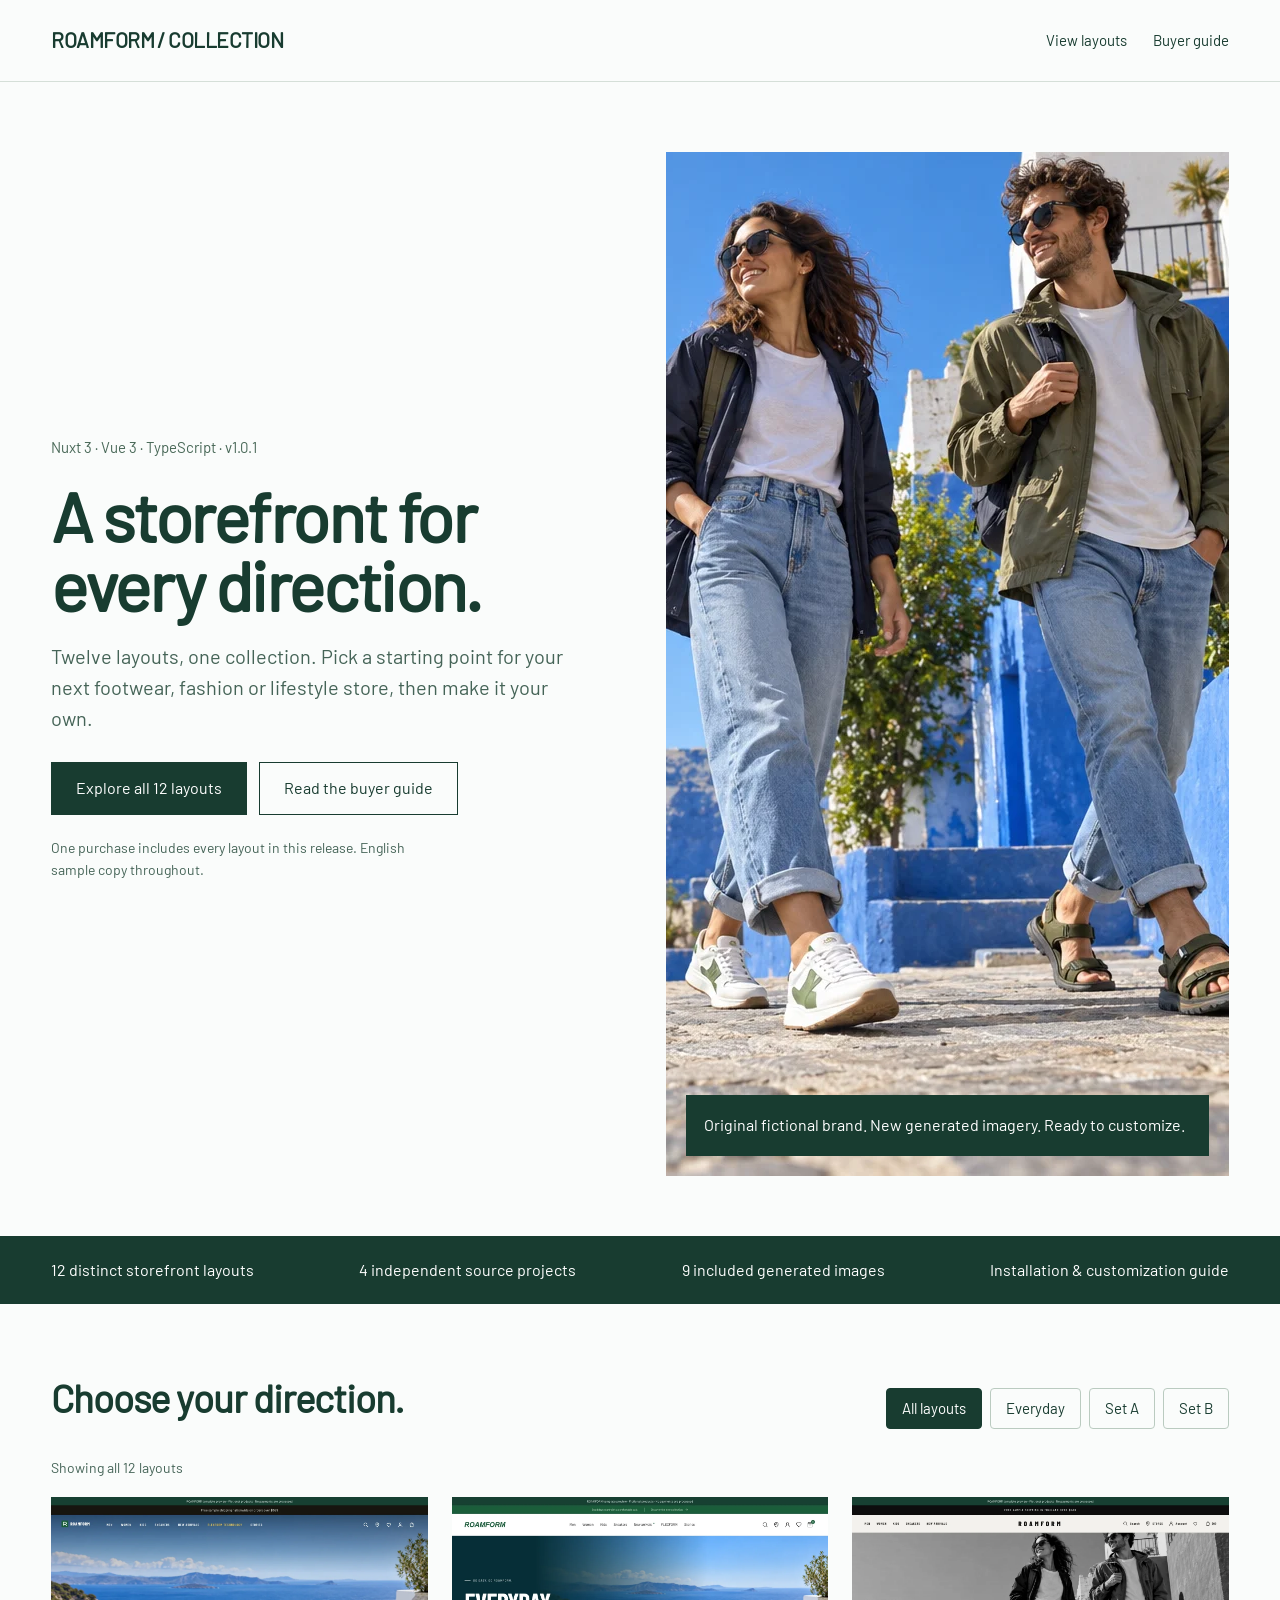
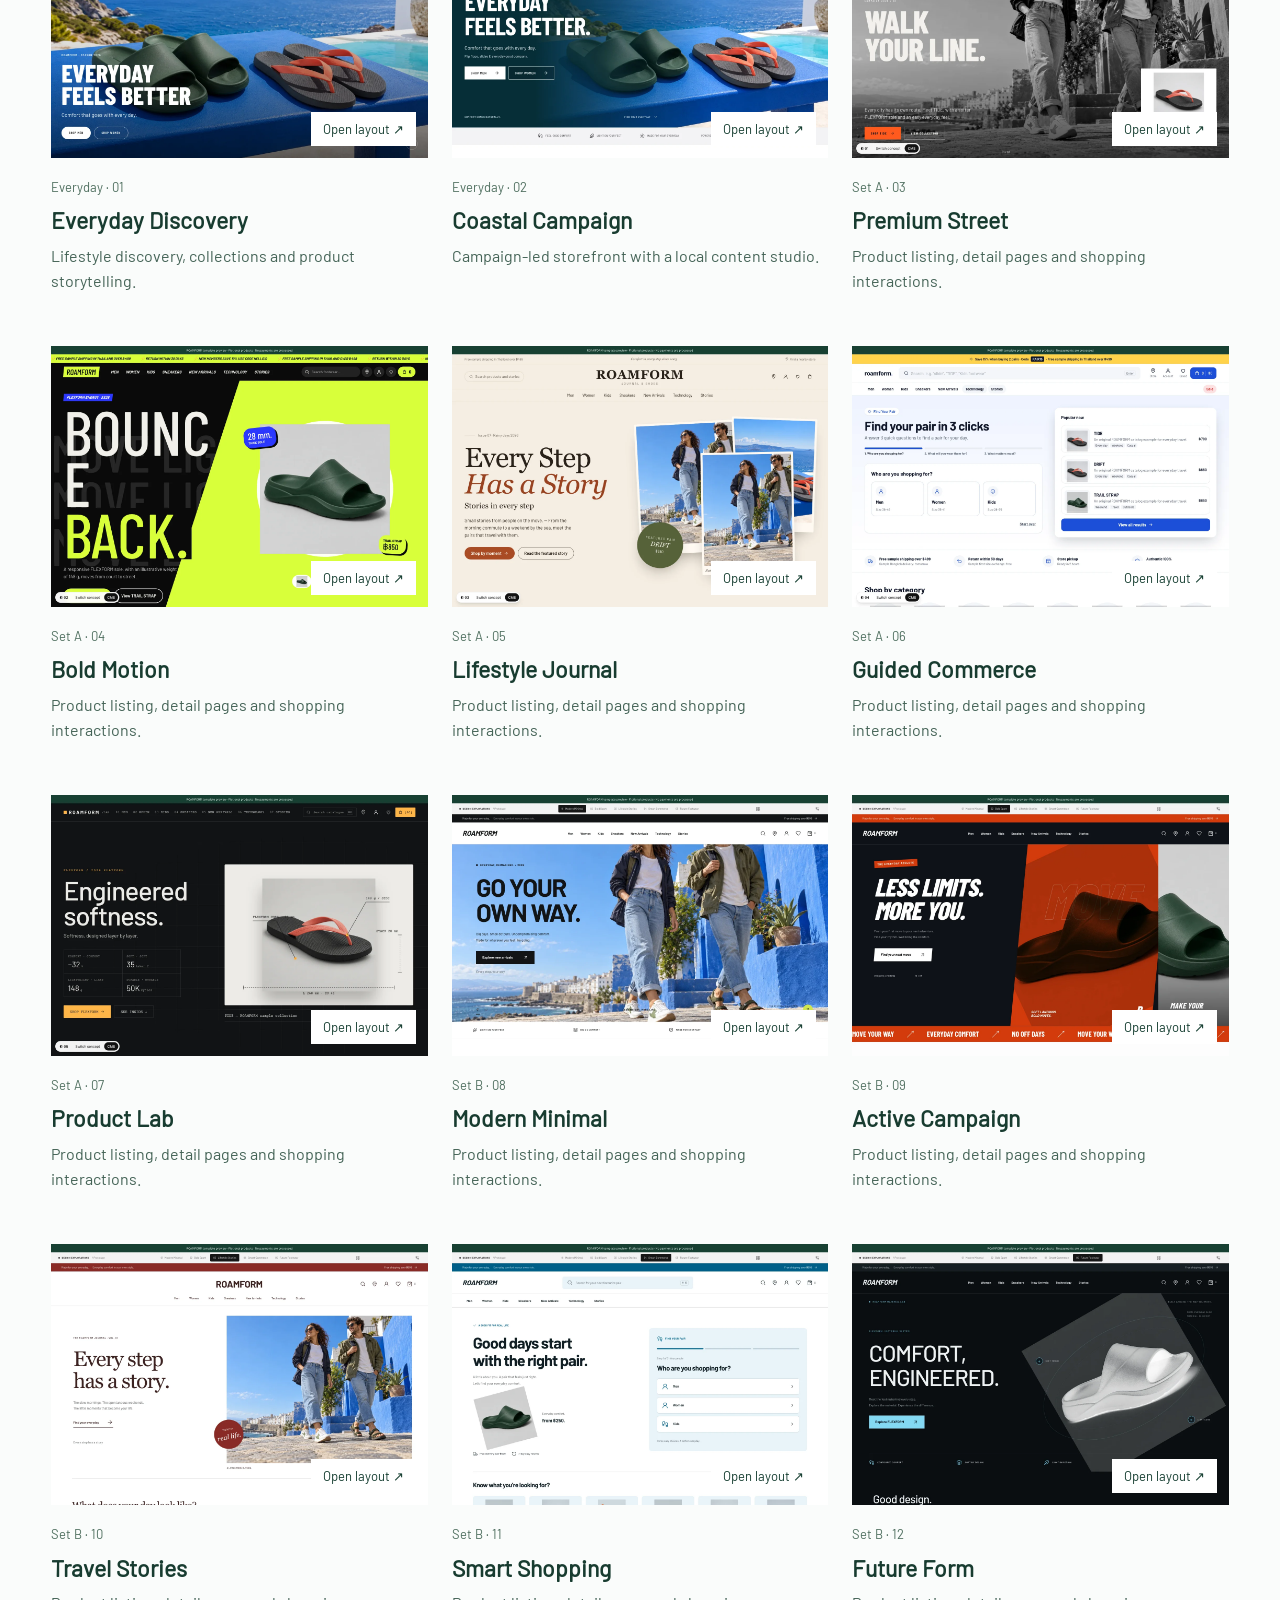
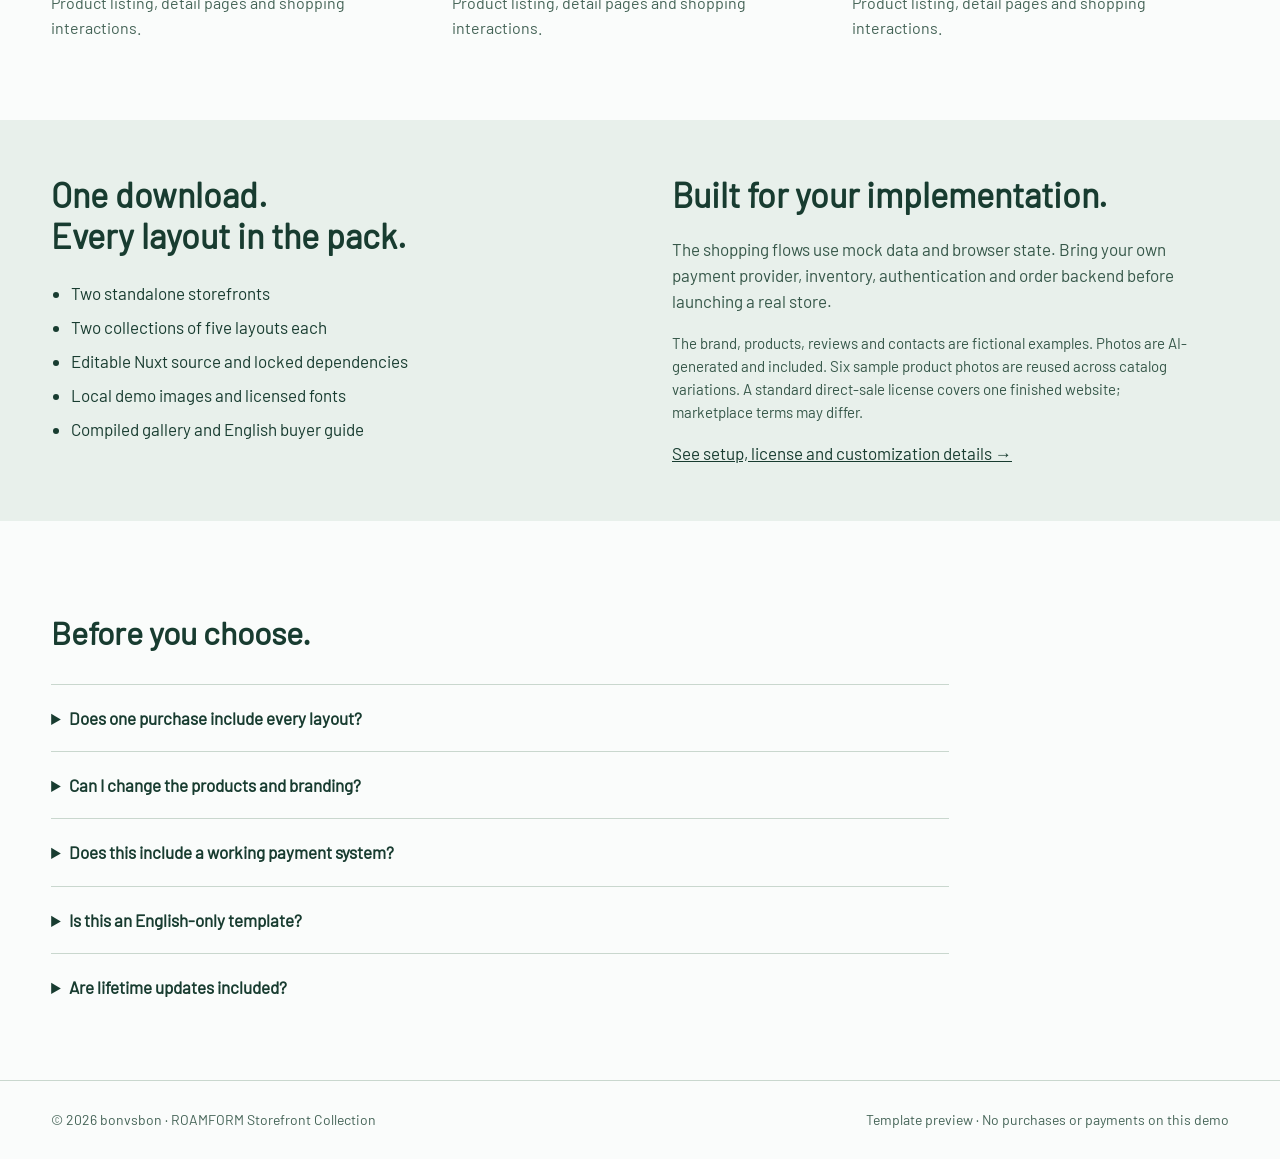
==== index.html @ ac0e97c1 "Publish compiled ROAMFORM preview gallery" ====
<!doctype html><html lang="en"><head><meta charset="utf-8"><meta name="viewport" content="width=device-width,initial-scale=1"><title>ROAMFORM · 12 Storefront Layouts</title><meta name="description" content="Explore twelve Nuxt storefront layouts in one editable collection. Includes source code, generated demo imagery and documentation."><link rel="icon" href="everyday-b/favicon.svg"><style>
@font-face{font-family:Barlow;src:url('everyday-b/fonts/font-2.woff2');font-weight:400;font-display:swap}*{box-sizing:border-box}html{scroll-behavior:smooth}body{margin:0;background:#fafcfb;color:#183c30;font-family:Barlow,Arial,sans-serif;font-size:17px;line-height:1.55}a{color:inherit}button{font:inherit;cursor:pointer}a:focus-visible,button:focus-visible{outline:3px solid #225ee1;outline-offset:4px}header{padding:24px 4vw;display:flex;justify-content:space-between;align-items:center;border-bottom:1px solid #d5dfd8}.brand{font-size:21px;font-weight:800;letter-spacing:-.025em;text-decoration:none}header nav{display:flex;gap:26px;font-size:15px}header nav a{text-decoration:none}.hero{display:grid;grid-template-columns:1fr 1fr;gap:4vw;padding:70px 4vw 60px;align-items:center}.hero .text{max-width:610px}.edition{font-size:15px;color:#486857}.hero h1{font-size:clamp(2.8rem,5.4vw,5.3rem);line-height:1;letter-spacing:-.035em;margin:22px 0;text-wrap:balance}.hero p{max-width:47ch;font-size:20px;color:#456457}.hero-image{position:relative}.hero-image img{width:100%;display:block;aspect-ratio:1/1;object-fit:cover;object-position:70% 50%}.hero-image .label{position:absolute;bottom:20px;left:20px;right:20px;color:white;background:#183c30;padding:18px;font-size:16px}.actions{display:flex;flex-wrap:wrap;gap:12px;margin-top:28px}.button{padding:13px 24px;display:inline-block;background:#183c30;color:white;text-decoration:none;font-size:16px;border:1px solid #183c30}.button.secondary{background:transparent;color:#183c30}.facts{padding:22px 4vw;background:#183c30;color:white;display:flex;justify-content:space-between;gap:16px;flex-wrap:wrap;font-size:16px}.catalog{padding:65px 4vw}.catalog-head{display:flex;justify-content:space-between;align-items:end;gap:20px;margin-bottom:28px}.catalog h2{font-size:clamp(2rem,3vw,3rem);letter-spacing:-.025em;margin:0}.filters{display:flex;gap:8px;flex-wrap:wrap}.filters button{border:1px solid #bacbc0;background:none;color:#183c30;padding:8px 15px;border-radius:4px;font-size:15px}.filters button[aria-pressed=true]{background:#183c30;color:white;border-color:#183c30}.layouts{display:grid;grid-template-columns:repeat(3,minmax(0,1fr));gap:38px 24px}.layout[hidden]{display:none}.preview{display:block;position:relative;background:#e4ece7;overflow:hidden}.preview img{display:block;width:100%;height:auto;aspect-ratio:1.44;object-fit:cover;object-position:top;transition:transform .3s ease}.preview:hover img{transform:scale(1.025)}.preview span{position:absolute;bottom:12px;right:12px;background:#fff;padding:7px 12px;font-size:13px;color:#173f32}.caption{padding:14px 0}.caption>span{font-size:13px;color:#507060}.caption h3{font-size:23px;margin:5px 0;font-weight:600}.caption h3 a{text-decoration:none}.caption p{color:#456457;font-size:16px;margin:0}.included{background:#e8f0eb;padding:55px 4vw;display:grid;grid-template-columns:1fr 1fr;gap:5vw}.included h2{font-size:34px;line-height:1.2;margin:0 0 20px}.included ul{margin:0;padding-left:20px;line-height:2}.included p{max-width:65ch;color:#365749}.included .small{font-size:15px}.faq{padding:60px 4vw;max-width:1000px}.faq h2{font-size:32px}.faq details{border-top:1px solid #c9d7ce;padding:20px 0}.faq summary{font-weight:600;cursor:pointer}.faq p{color:#456457;max-width:70ch}footer{border-top:1px solid #c9d7ce;padding:28px 4vw;display:flex;justify-content:space-between;gap:18px;font-size:14px;color:#456457}.skip{position:absolute;left:8px;top:-80px;background:white;padding:8px;z-index:10}.skip:focus{top:8px}#results{font-size:14px;color:#456457;margin:0 0 18px}@media(max-width:1000px){.layouts{grid-template-columns:repeat(2,minmax(0,1fr))}.hero{gap:30px}.hero h1{font-size:3.5rem}}@media(max-width:640px){header{padding:18px 5vw}header nav{gap:14px;font-size:13px}.hero{grid-template-columns:1fr;padding:35px 5vw}.hero h1{font-size:3.1rem}.hero p{font-size:18px}.hero-image img{aspect-ratio:1.4}.facts{font-size:14px;padding:20px 5vw}.catalog{padding:40px 5vw}.catalog-head{display:block}.filters{margin-top:20px}.layouts{grid-template-columns:1fr;gap:20px}.included{grid-template-columns:1fr;padding:35px 5vw}.faq{padding:35px 5vw}footer{flex-direction:column}}@media(prefers-reduced-motion:reduce){html{scroll-behavior:auto}*{transition:none!important}}
</style></head><body><a href="#main" class="skip">Skip to layouts</a><header><a class="brand" href="#">ROAMFORM / COLLECTION</a><nav><a href="#layouts">View layouts</a><a href="documentation/index.html">Buyer guide</a></nav></header><main id="main"><section class="hero"><div class="text"><span class="edition">Nuxt 3 · Vue 3 · TypeScript · v1.0.1</span><h1>A storefront for every direction.</h1><p>Twelve layouts, one collection. Pick a starting point for your next footwear, fashion or lifestyle store, then make it your own.</p><div class="actions"><a class="button" href="#layouts">Explore all 12 layouts</a><a class="button secondary" href="documentation/index.html">Read the buyer guide</a></div><p style="font-size:14px;margin-top:22px">One purchase includes every layout in this release. English sample copy throughout.</p></div><div class="hero-image"><img src="everyday-b/images/city.webp" alt="Travelers walking through a blue coastal city" width="1536" height="1024"><div class="label">Original fictional brand. New generated imagery. Ready to customize.</div></div></section><div class="facts"><span>12 distinct storefront layouts</span><span>4 independent source projects</span><span>9 included generated images</span><span>Installation & customization guide</span></div><section class="catalog" id="layouts"><div class="catalog-head"><h2>Choose your direction.</h2><div class="filters" aria-label="Filter layouts"><button aria-pressed="true" data-filter="All">All layouts</button><button aria-pressed="false" data-filter="Everyday">Everyday</button><button aria-pressed="false" data-filter="Set A">Set A</button><button aria-pressed="false" data-filter="Set B">Set B</button></div></div><p id="results" aria-live="polite">Showing all 12 layouts</p><div class="layouts"><article class="layout" data-group="Everyday"><a class="preview" href="everyday-a/#/" target="_blank" rel="noopener"><img src="previews/everyday-a.webp" alt="Everyday Discovery storefront preview" loading="lazy" width="1440" height="1000"><span>Open layout ↗</span></a><div class="caption"><span>Everyday · 01</span><h3><a href="everyday-a/#/" target="_blank" rel="noopener">Everyday Discovery</a></h3><p>Lifestyle discovery, collections and product storytelling.</p></div></article><article class="layout" data-group="Everyday"><a class="preview" href="everyday-b/#/" target="_blank" rel="noopener"><img src="previews/everyday-b.webp" alt="Coastal Campaign storefront preview" loading="lazy" width="1440" height="1000"><span>Open layout ↗</span></a><div class="caption"><span>Everyday · 02</span><h3><a href="everyday-b/#/" target="_blank" rel="noopener">Coastal Campaign</a></h3><p>Campaign-led storefront with a local content studio.</p></div></article><article class="layout" data-group="Set A"><a class="preview" href="concept-set-a/#/concept-01" target="_blank" rel="noopener"><img src="previews/concept-set-a-01.webp" alt="Premium Street storefront preview" loading="lazy" width="1440" height="1000"><span>Open layout ↗</span></a><div class="caption"><span>Set A · 03</span><h3><a href="concept-set-a/#/concept-01" target="_blank" rel="noopener">Premium Street</a></h3><p>Product listing, detail pages and shopping interactions.</p></div></article><article class="layout" data-group="Set A"><a class="preview" href="concept-set-a/#/concept-02" target="_blank" rel="noopener"><img src="previews/concept-set-a-02.webp" alt="Bold Motion storefront preview" loading="lazy" width="1440" height="1000"><span>Open layout ↗</span></a><div class="caption"><span>Set A · 04</span><h3><a href="concept-set-a/#/concept-02" target="_blank" rel="noopener">Bold Motion</a></h3><p>Product listing, detail pages and shopping interactions.</p></div></article><article class="layout" data-group="Set A"><a class="preview" href="concept-set-a/#/concept-03" target="_blank" rel="noopener"><img src="previews/concept-set-a-03.webp" alt="Lifestyle Journal storefront preview" loading="lazy" width="1440" height="1000"><span>Open layout ↗</span></a><div class="caption"><span>Set A · 05</span><h3><a href="concept-set-a/#/concept-03" target="_blank" rel="noopener">Lifestyle Journal</a></h3><p>Product listing, detail pages and shopping interactions.</p></div></article><article class="layout" data-group="Set A"><a class="preview" href="concept-set-a/#/concept-04" target="_blank" rel="noopener"><img src="previews/concept-set-a-04.webp" alt="Guided Commerce storefront preview" loading="lazy" width="1440" height="1000"><span>Open layout ↗</span></a><div class="caption"><span>Set A · 06</span><h3><a href="concept-set-a/#/concept-04" target="_blank" rel="noopener">Guided Commerce</a></h3><p>Product listing, detail pages and shopping interactions.</p></div></article><article class="layout" data-group="Set A"><a class="preview" href="concept-set-a/#/concept-05" target="_blank" rel="noopener"><img src="previews/concept-set-a-05.webp" alt="Product Lab storefront preview" loading="lazy" width="1440" height="1000"><span>Open layout ↗</span></a><div class="caption"><span>Set A · 07</span><h3><a href="concept-set-a/#/concept-05" target="_blank" rel="noopener">Product Lab</a></h3><p>Product listing, detail pages and shopping interactions.</p></div></article><article class="layout" data-group="Set B"><a class="preview" href="concept-set-b/#/concept-01" target="_blank" rel="noopener"><img src="previews/concept-set-b-01.webp" alt="Modern Minimal storefront preview" loading="lazy" width="1440" height="1000"><span>Open layout ↗</span></a><div class="caption"><span>Set B · 08</span><h3><a href="concept-set-b/#/concept-01" target="_blank" rel="noopener">Modern Minimal</a></h3><p>Product listing, detail pages and shopping interactions.</p></div></article><article class="layout" data-group="Set B"><a class="preview" href="concept-set-b/#/concept-02" target="_blank" rel="noopener"><img src="previews/concept-set-b-02.webp" alt="Active Campaign storefront preview" loading="lazy" width="1440" height="1000"><span>Open layout ↗</span></a><div class="caption"><span>Set B · 09</span><h3><a href="concept-set-b/#/concept-02" target="_blank" rel="noopener">Active Campaign</a></h3><p>Product listing, detail pages and shopping interactions.</p></div></article><article class="layout" data-group="Set B"><a class="preview" href="concept-set-b/#/concept-03" target="_blank" rel="noopener"><img src="previews/concept-set-b-03.webp" alt="Travel Stories storefront preview" loading="lazy" width="1440" height="1000"><span>Open layout ↗</span></a><div class="caption"><span>Set B · 10</span><h3><a href="concept-set-b/#/concept-03" target="_blank" rel="noopener">Travel Stories</a></h3><p>Product listing, detail pages and shopping interactions.</p></div></article><article class="layout" data-group="Set B"><a class="preview" href="concept-set-b/#/concept-04" target="_blank" rel="noopener"><img src="previews/concept-set-b-04.webp" alt="Smart Shopping storefront preview" loading="lazy" width="1440" height="1000"><span>Open layout ↗</span></a><div class="caption"><span>Set B · 11</span><h3><a href="concept-set-b/#/concept-04" target="_blank" rel="noopener">Smart Shopping</a></h3><p>Product listing, detail pages and shopping interactions.</p></div></article><article class="layout" data-group="Set B"><a class="preview" href="concept-set-b/#/concept-05" target="_blank" rel="noopener"><img src="previews/concept-set-b-05.webp" alt="Future Form storefront preview" loading="lazy" width="1440" height="1000"><span>Open layout ↗</span></a><div class="caption"><span>Set B · 12</span><h3><a href="concept-set-b/#/concept-05" target="_blank" rel="noopener">Future Form</a></h3><p>Product listing, detail pages and shopping interactions.</p></div></article></div></section><section class="included"><div><h2>One download.<br>Every layout in the pack.</h2><ul><li>Two standalone storefronts</li><li>Two collections of five layouts each</li><li>Editable Nuxt source and locked dependencies</li><li>Local demo images and licensed fonts</li><li>Compiled gallery and English buyer guide</li></ul></div><div><h2>Built for your implementation.</h2><p>The shopping flows use mock data and browser state. Bring your own payment provider, inventory, authentication and order backend before launching a real store.</p><p class="small">The brand, products, reviews and contacts are fictional examples. Photos are AI-generated and included. Six sample product photos are reused across catalog variations. A standard direct-sale license covers one finished website; marketplace terms may differ.</p><a href="documentation/index.html">See setup, license and customization details →</a></div></section><section class="faq"><h2>Before you choose.</h2><details><summary>Does one purchase include every layout?</summary><p>Yes. All twelve layouts in v1.0.1 are included. They are delivered as four source projects; the two concept projects each contain five layout routes.</p></details><details><summary>Can I change the products and branding?</summary><p>Yes. Edit catalog data, colors, content and images in the supplied source projects. A Vue/Nuxt developer can adapt the template to your business.</p></details><details><summary>Does this include a working payment system?</summary><p>The previews demonstrate storefront interactions using mock state. They do not process payments, create real accounts or submit orders. Backend services are not included.</p></details><details><summary>Is this an English-only template?</summary><p>Yes. All twelve layouts, supporting pages, shopping messages and sample content are in English. A multilingual translation system is not included.</p></details><details><summary>Are lifetime updates included?</summary><p>The download contains the current v1.0.1 release. Future updates and support depend on the seller's published terms.</p></details></section></main><footer><span>© 2026 bonvsbon · ROAMFORM Storefront Collection</span><span>Template preview · No purchases or payments on this demo</span></footer><script>const filters=document.querySelectorAll('[data-filter]');filters.forEach(b=>b.addEventListener('click',()=>{filters.forEach(x=>x.setAttribute('aria-pressed',String(x===b)));let n=0;document.querySelectorAll('.layout').forEach(a=>{a.hidden=b.dataset.filter!=='All'&&a.dataset.group!==b.dataset.filter;if(!a.hidden)n++});document.querySelector('#results').textContent='Showing '+n+' layouts'}));</script></body></html>
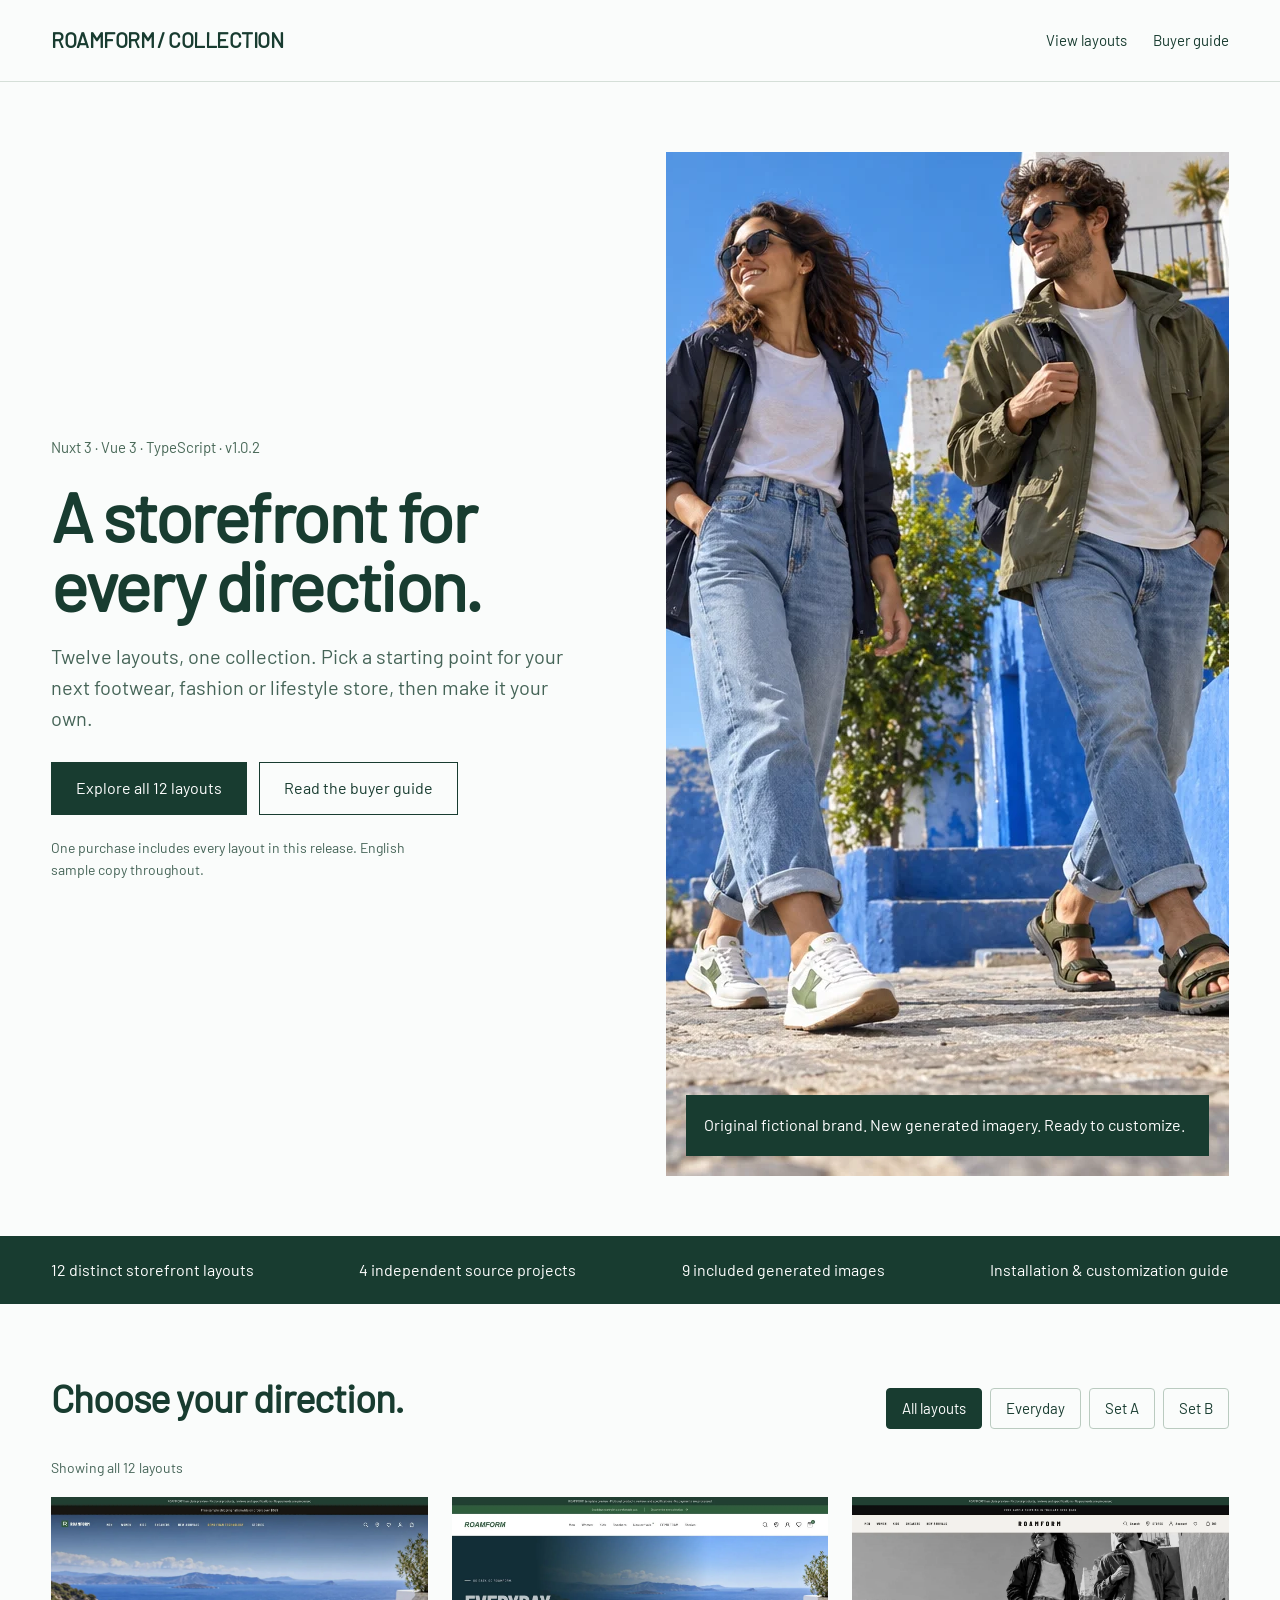
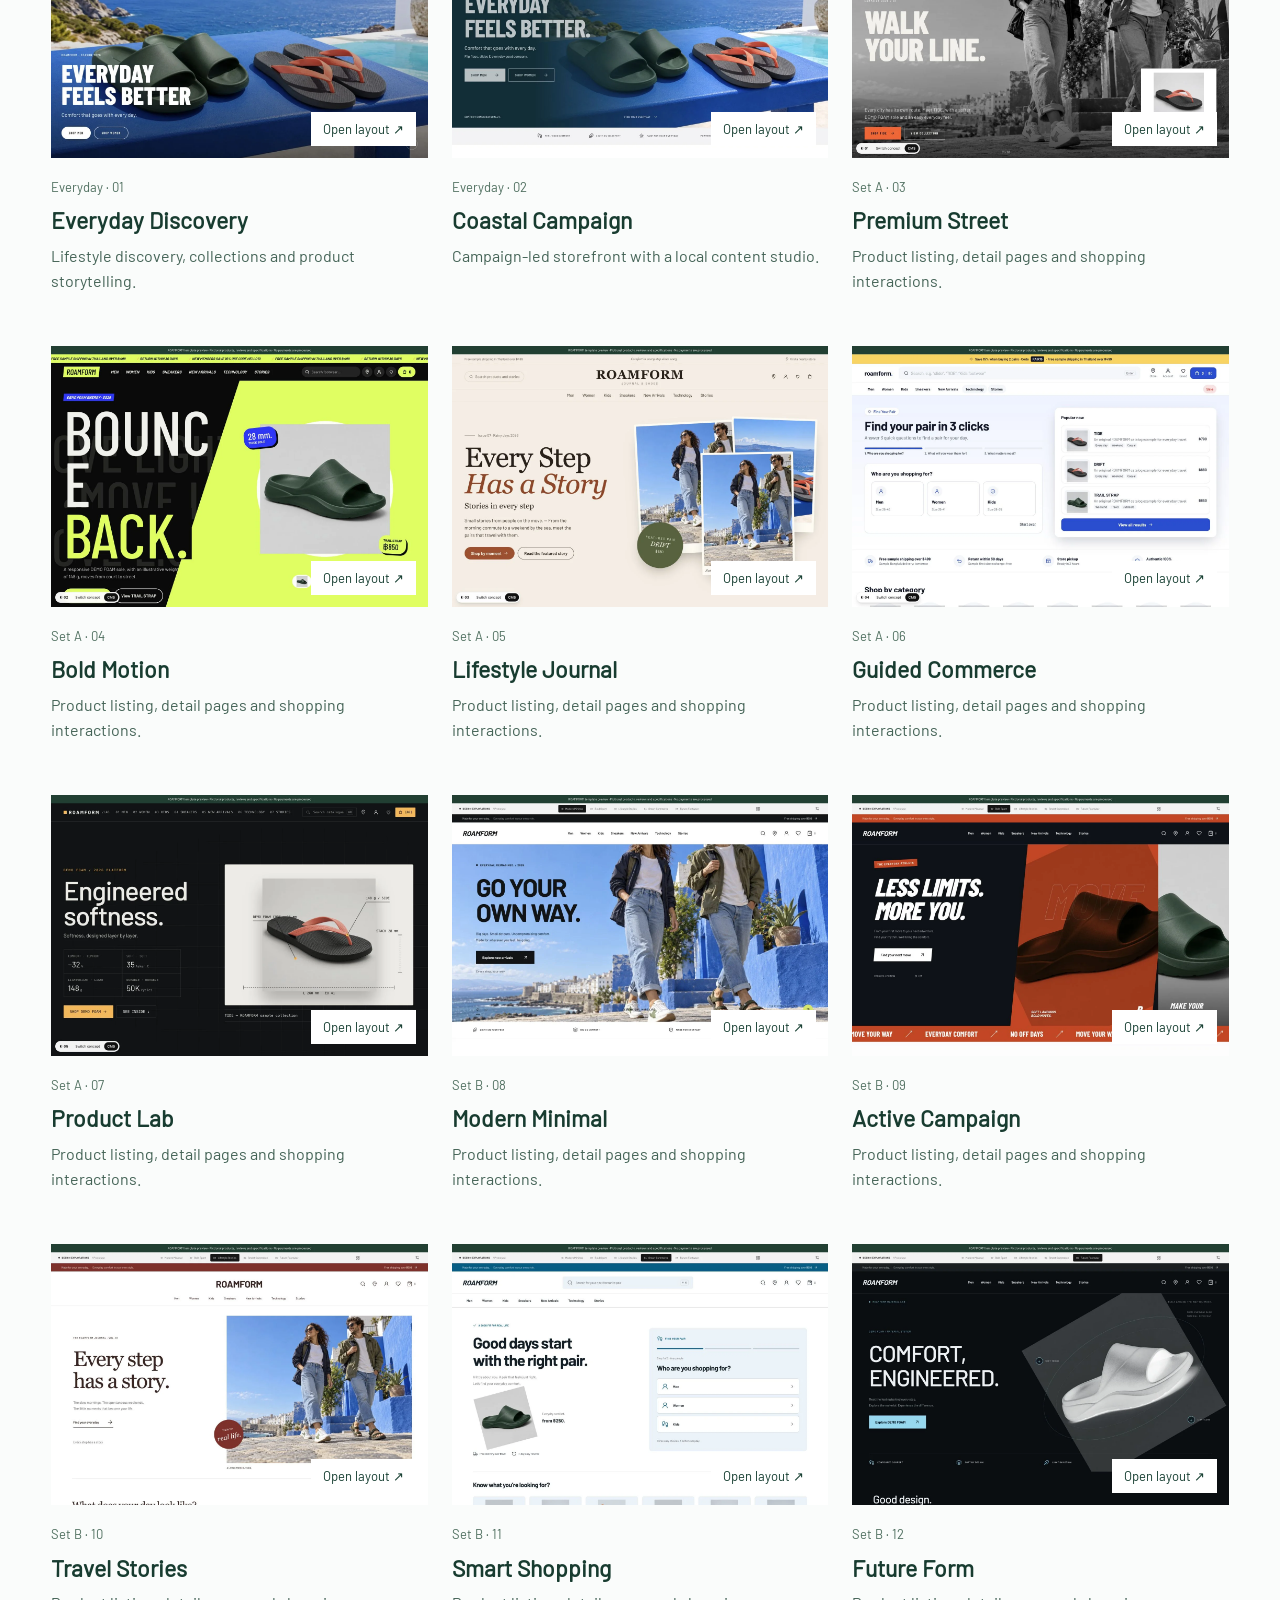
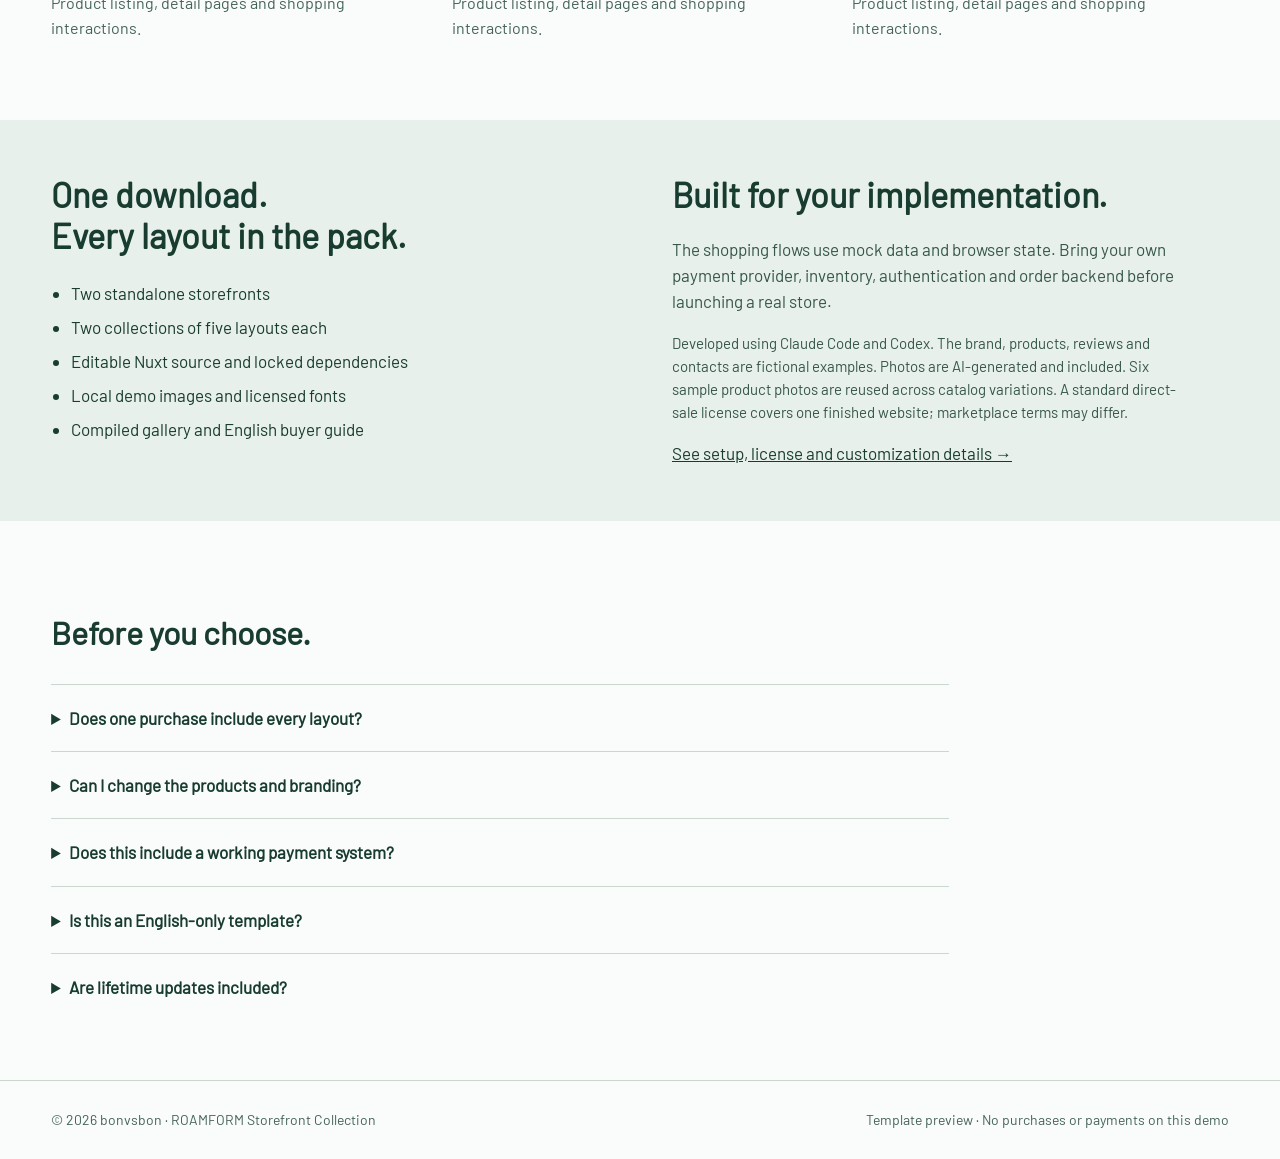
==== commit 4f31f39c: "Refresh v1.0.2 demo with generic material labels and catalog routes" ====
--- a/index.html
+++ b/index.html
@@ -1,3 +1,3 @@
 <!doctype html><html lang="en"><head><meta charset="utf-8"><meta name="viewport" content="width=device-width,initial-scale=1"><title>ROAMFORM · 12 Storefront Layouts</title><meta name="description" content="Explore twelve Nuxt storefront layouts in one editable collection. Includes source code, generated demo imagery and documentation."><link rel="icon" href="everyday-b/favicon.svg"><style>
 @font-face{font-family:Barlow;src:url('everyday-b/fonts/font-2.woff2');font-weight:400;font-display:swap}*{box-sizing:border-box}html{scroll-behavior:smooth}body{margin:0;background:#fafcfb;color:#183c30;font-family:Barlow,Arial,sans-serif;font-size:17px;line-height:1.55}a{color:inherit}button{font:inherit;cursor:pointer}a:focus-visible,button:focus-visible{outline:3px solid #225ee1;outline-offset:4px}header{padding:24px 4vw;display:flex;justify-content:space-between;align-items:center;border-bottom:1px solid #d5dfd8}.brand{font-size:21px;font-weight:800;letter-spacing:-.025em;text-decoration:none}header nav{display:flex;gap:26px;font-size:15px}header nav a{text-decoration:none}.hero{display:grid;grid-template-columns:1fr 1fr;gap:4vw;padding:70px 4vw 60px;align-items:center}.hero .text{max-width:610px}.edition{font-size:15px;color:#486857}.hero h1{font-size:clamp(2.8rem,5.4vw,5.3rem);line-height:1;letter-spacing:-.035em;margin:22px 0;text-wrap:balance}.hero p{max-width:47ch;font-size:20px;color:#456457}.hero-image{position:relative}.hero-image img{width:100%;display:block;aspect-ratio:1/1;object-fit:cover;object-position:70% 50%}.hero-image .label{position:absolute;bottom:20px;left:20px;right:20px;color:white;background:#183c30;padding:18px;font-size:16px}.actions{display:flex;flex-wrap:wrap;gap:12px;margin-top:28px}.button{padding:13px 24px;display:inline-block;background:#183c30;color:white;text-decoration:none;font-size:16px;border:1px solid #183c30}.button.secondary{background:transparent;color:#183c30}.facts{padding:22px 4vw;background:#183c30;color:white;display:flex;justify-content:space-between;gap:16px;flex-wrap:wrap;font-size:16px}.catalog{padding:65px 4vw}.catalog-head{display:flex;justify-content:space-between;align-items:end;gap:20px;margin-bottom:28px}.catalog h2{font-size:clamp(2rem,3vw,3rem);letter-spacing:-.025em;margin:0}.filters{display:flex;gap:8px;flex-wrap:wrap}.filters button{border:1px solid #bacbc0;background:none;color:#183c30;padding:8px 15px;border-radius:4px;font-size:15px}.filters button[aria-pressed=true]{background:#183c30;color:white;border-color:#183c30}.layouts{display:grid;grid-template-columns:repeat(3,minmax(0,1fr));gap:38px 24px}.layout[hidden]{display:none}.preview{display:block;position:relative;background:#e4ece7;overflow:hidden}.preview img{display:block;width:100%;height:auto;aspect-ratio:1.44;object-fit:cover;object-position:top;transition:transform .3s ease}.preview:hover img{transform:scale(1.025)}.preview span{position:absolute;bottom:12px;right:12px;background:#fff;padding:7px 12px;font-size:13px;color:#173f32}.caption{padding:14px 0}.caption>span{font-size:13px;color:#507060}.caption h3{font-size:23px;margin:5px 0;font-weight:600}.caption h3 a{text-decoration:none}.caption p{color:#456457;font-size:16px;margin:0}.included{background:#e8f0eb;padding:55px 4vw;display:grid;grid-template-columns:1fr 1fr;gap:5vw}.included h2{font-size:34px;line-height:1.2;margin:0 0 20px}.included ul{margin:0;padding-left:20px;line-height:2}.included p{max-width:65ch;color:#365749}.included .small{font-size:15px}.faq{padding:60px 4vw;max-width:1000px}.faq h2{font-size:32px}.faq details{border-top:1px solid #c9d7ce;padding:20px 0}.faq summary{font-weight:600;cursor:pointer}.faq p{color:#456457;max-width:70ch}footer{border-top:1px solid #c9d7ce;padding:28px 4vw;display:flex;justify-content:space-between;gap:18px;font-size:14px;color:#456457}.skip{position:absolute;left:8px;top:-80px;background:white;padding:8px;z-index:10}.skip:focus{top:8px}#results{font-size:14px;color:#456457;margin:0 0 18px}@media(max-width:1000px){.layouts{grid-template-columns:repeat(2,minmax(0,1fr))}.hero{gap:30px}.hero h1{font-size:3.5rem}}@media(max-width:640px){header{padding:18px 5vw}header nav{gap:14px;font-size:13px}.hero{grid-template-columns:1fr;padding:35px 5vw}.hero h1{font-size:3.1rem}.hero p{font-size:18px}.hero-image img{aspect-ratio:1.4}.facts{font-size:14px;padding:20px 5vw}.catalog{padding:40px 5vw}.catalog-head{display:block}.filters{margin-top:20px}.layouts{grid-template-columns:1fr;gap:20px}.included{grid-template-columns:1fr;padding:35px 5vw}.faq{padding:35px 5vw}footer{flex-direction:column}}@media(prefers-reduced-motion:reduce){html{scroll-behavior:auto}*{transition:none!important}}
-</style></head><body><a href="#main" class="skip">Skip to layouts</a><header><a class="brand" href="#">ROAMFORM / COLLECTION</a><nav><a href="#layouts">View layouts</a><a href="documentation/index.html">Buyer guide</a></nav></header><main id="main"><section class="hero"><div class="text"><span class="edition">Nuxt 3 · Vue 3 · TypeScript · v1.0.1</span><h1>A storefront for every direction.</h1><p>Twelve layouts, one collection. Pick a starting point for your next footwear, fashion or lifestyle store, then make it your own.</p><div class="actions"><a class="button" href="#layouts">Explore all 12 layouts</a><a class="button secondary" href="documentation/index.html">Read the buyer guide</a></div><p style="font-size:14px;margin-top:22px">One purchase includes every layout in this release. English sample copy throughout.</p></div><div class="hero-image"><img src="everyday-b/images/city.webp" alt="Travelers walking through a blue coastal city" width="1536" height="1024"><div class="label">Original fictional brand. New generated imagery. Ready to customize.</div></div></section><div class="facts"><span>12 distinct storefront layouts</span><span>4 independent source projects</span><span>9 included generated images</span><span>Installation & customization guide</span></div><section class="catalog" id="layouts"><div class="catalog-head"><h2>Choose your direction.</h2><div class="filters" aria-label="Filter layouts"><button aria-pressed="true" data-filter="All">All layouts</button><button aria-pressed="false" data-filter="Everyday">Everyday</button><button aria-pressed="false" data-filter="Set A">Set A</button><button aria-pressed="false" data-filter="Set B">Set B</button></div></div><p id="results" aria-live="polite">Showing all 12 layouts</p><div class="layouts"><article class="layout" data-group="Everyday"><a class="preview" href="everyday-a/#/" target="_blank" rel="noopener"><img src="previews/everyday-a.webp" alt="Everyday Discovery storefront preview" loading="lazy" width="1440" height="1000"><span>Open layout ↗</span></a><div class="caption"><span>Everyday · 01</span><h3><a href="everyday-a/#/" target="_blank" rel="noopener">Everyday Discovery</a></h3><p>Lifestyle discovery, collections and product storytelling.</p></div></article><article class="layout" data-group="Everyday"><a class="preview" href="everyday-b/#/" target="_blank" rel="noopener"><img src="previews/everyday-b.webp" alt="Coastal Campaign storefront preview" loading="lazy" width="1440" height="1000"><span>Open layout ↗</span></a><div class="caption"><span>Everyday · 02</span><h3><a href="everyday-b/#/" target="_blank" rel="noopener">Coastal Campaign</a></h3><p>Campaign-led storefront with a local content studio.</p></div></article><article class="layout" data-group="Set A"><a class="preview" href="concept-set-a/#/concept-01" target="_blank" rel="noopener"><img src="previews/concept-set-a-01.webp" alt="Premium Street storefront preview" loading="lazy" width="1440" height="1000"><span>Open layout ↗</span></a><div class="caption"><span>Set A · 03</span><h3><a href="concept-set-a/#/concept-01" target="_blank" rel="noopener">Premium Street</a></h3><p>Product listing, detail pages and shopping interactions.</p></div></article><article class="layout" data-group="Set A"><a class="preview" href="concept-set-a/#/concept-02" target="_blank" rel="noopener"><img src="previews/concept-set-a-02.webp" alt="Bold Motion storefront preview" loading="lazy" width="1440" height="1000"><span>Open layout ↗</span></a><div class="caption"><span>Set A · 04</span><h3><a href="concept-set-a/#/concept-02" target="_blank" rel="noopener">Bold Motion</a></h3><p>Product listing, detail pages and shopping interactions.</p></div></article><article class="layout" data-group="Set A"><a class="preview" href="concept-set-a/#/concept-03" target="_blank" rel="noopener"><img src="previews/concept-set-a-03.webp" alt="Lifestyle Journal storefront preview" loading="lazy" width="1440" height="1000"><span>Open layout ↗</span></a><div class="caption"><span>Set A · 05</span><h3><a href="concept-set-a/#/concept-03" target="_blank" rel="noopener">Lifestyle Journal</a></h3><p>Product listing, detail pages and shopping interactions.</p></div></article><article class="layout" data-group="Set A"><a class="preview" href="concept-set-a/#/concept-04" target="_blank" rel="noopener"><img src="previews/concept-set-a-04.webp" alt="Guided Commerce storefront preview" loading="lazy" width="1440" height="1000"><span>Open layout ↗</span></a><div class="caption"><span>Set A · 06</span><h3><a href="concept-set-a/#/concept-04" target="_blank" rel="noopener">Guided Commerce</a></h3><p>Product listing, detail pages and shopping interactions.</p></div></article><article class="layout" data-group="Set A"><a class="preview" href="concept-set-a/#/concept-05" target="_blank" rel="noopener"><img src="previews/concept-set-a-05.webp" alt="Product Lab storefront preview" loading="lazy" width="1440" height="1000"><span>Open layout ↗</span></a><div class="caption"><span>Set A · 07</span><h3><a href="concept-set-a/#/concept-05" target="_blank" rel="noopener">Product Lab</a></h3><p>Product listing, detail pages and shopping interactions.</p></div></article><article class="layout" data-group="Set B"><a class="preview" href="concept-set-b/#/concept-01" target="_blank" rel="noopener"><img src="previews/concept-set-b-01.webp" alt="Modern Minimal storefront preview" loading="lazy" width="1440" height="1000"><span>Open layout ↗</span></a><div class="caption"><span>Set B · 08</span><h3><a href="concept-set-b/#/concept-01" target="_blank" rel="noopener">Modern Minimal</a></h3><p>Product listing, detail pages and shopping interactions.</p></div></article><article class="layout" data-group="Set B"><a class="preview" href="concept-set-b/#/concept-02" target="_blank" rel="noopener"><img src="previews/concept-set-b-02.webp" alt="Active Campaign storefront preview" loading="lazy" width="1440" height="1000"><span>Open layout ↗</span></a><div class="caption"><span>Set B · 09</span><h3><a href="concept-set-b/#/concept-02" target="_blank" rel="noopener">Active Campaign</a></h3><p>Product listing, detail pages and shopping interactions.</p></div></article><article class="layout" data-group="Set B"><a class="preview" href="concept-set-b/#/concept-03" target="_blank" rel="noopener"><img src="previews/concept-set-b-03.webp" alt="Travel Stories storefront preview" loading="lazy" width="1440" height="1000"><span>Open layout ↗</span></a><div class="caption"><span>Set B · 10</span><h3><a href="concept-set-b/#/concept-03" target="_blank" rel="noopener">Travel Stories</a></h3><p>Product listing, detail pages and shopping interactions.</p></div></article><article class="layout" data-group="Set B"><a class="preview" href="concept-set-b/#/concept-04" target="_blank" rel="noopener"><img src="previews/concept-set-b-04.webp" alt="Smart Shopping storefront preview" loading="lazy" width="1440" height="1000"><span>Open layout ↗</span></a><div class="caption"><span>Set B · 11</span><h3><a href="concept-set-b/#/concept-04" target="_blank" rel="noopener">Smart Shopping</a></h3><p>Product listing, detail pages and shopping interactions.</p></div></article><article class="layout" data-group="Set B"><a class="preview" href="concept-set-b/#/concept-05" target="_blank" rel="noopener"><img src="previews/concept-set-b-05.webp" alt="Future Form storefront preview" loading="lazy" width="1440" height="1000"><span>Open layout ↗</span></a><div class="caption"><span>Set B · 12</span><h3><a href="concept-set-b/#/concept-05" target="_blank" rel="noopener">Future Form</a></h3><p>Product listing, detail pages and shopping interactions.</p></div></article></div></section><section class="included"><div><h2>One download.<br>Every layout in the pack.</h2><ul><li>Two standalone storefronts</li><li>Two collections of five layouts each</li><li>Editable Nuxt source and locked dependencies</li><li>Local demo images and licensed fonts</li><li>Compiled gallery and English buyer guide</li></ul></div><div><h2>Built for your implementation.</h2><p>The shopping flows use mock data and browser state. Bring your own payment provider, inventory, authentication and order backend before launching a real store.</p><p class="small">The brand, products, reviews and contacts are fictional examples. Photos are AI-generated and included. Six sample product photos are reused across catalog variations. A standard direct-sale license covers one finished website; marketplace terms may differ.</p><a href="documentation/index.html">See setup, license and customization details →</a></div></section><section class="faq"><h2>Before you choose.</h2><details><summary>Does one purchase include every layout?</summary><p>Yes. All twelve layouts in v1.0.1 are included. They are delivered as four source projects; the two concept projects each contain five layout routes.</p></details><details><summary>Can I change the products and branding?</summary><p>Yes. Edit catalog data, colors, content and images in the supplied source projects. A Vue/Nuxt developer can adapt the template to your business.</p></details><details><summary>Does this include a working payment system?</summary><p>The previews demonstrate storefront interactions using mock state. They do not process payments, create real accounts or submit orders. Backend services are not included.</p></details><details><summary>Is this an English-only template?</summary><p>Yes. All twelve layouts, supporting pages, shopping messages and sample content are in English. A multilingual translation system is not included.</p></details><details><summary>Are lifetime updates included?</summary><p>The download contains the current v1.0.1 release. Future updates and support depend on the seller's published terms.</p></details></section></main><footer><span>© 2026 bonvsbon · ROAMFORM Storefront Collection</span><span>Template preview · No purchases or payments on this demo</span></footer><script>const filters=document.querySelectorAll('[data-filter]');filters.forEach(b=>b.addEventListener('click',()=>{filters.forEach(x=>x.setAttribute('aria-pressed',String(x===b)));let n=0;document.querySelectorAll('.layout').forEach(a=>{a.hidden=b.dataset.filter!=='All'&&a.dataset.group!==b.dataset.filter;if(!a.hidden)n++});document.querySelector('#results').textContent='Showing '+n+' layouts'}));</script></body></html>+</style></head><body><a href="#main" class="skip">Skip to layouts</a><header><a class="brand" href="#">ROAMFORM / COLLECTION</a><nav><a href="#layouts">View layouts</a><a href="documentation/index.html">Buyer guide</a></nav></header><main id="main"><section class="hero"><div class="text"><span class="edition">Nuxt 3 · Vue 3 · TypeScript · v1.0.2</span><h1>A storefront for every direction.</h1><p>Twelve layouts, one collection. Pick a starting point for your next footwear, fashion or lifestyle store, then make it your own.</p><div class="actions"><a class="button" href="#layouts">Explore all 12 layouts</a><a class="button secondary" href="documentation/index.html">Read the buyer guide</a></div><p style="font-size:14px;margin-top:22px">One purchase includes every layout in this release. English sample copy throughout.</p></div><div class="hero-image"><img src="everyday-b/images/city.webp" alt="Travelers walking through a blue coastal city" width="1536" height="1024"><div class="label">Original fictional brand. New generated imagery. Ready to customize.</div></div></section><div class="facts"><span>12 distinct storefront layouts</span><span>4 independent source projects</span><span>9 included generated images</span><span>Installation & customization guide</span></div><section class="catalog" id="layouts"><div class="catalog-head"><h2>Choose your direction.</h2><div class="filters" aria-label="Filter layouts"><button aria-pressed="true" data-filter="All">All layouts</button><button aria-pressed="false" data-filter="Everyday">Everyday</button><button aria-pressed="false" data-filter="Set A">Set A</button><button aria-pressed="false" data-filter="Set B">Set B</button></div></div><p id="results" aria-live="polite">Showing all 12 layouts</p><div class="layouts"><article class="layout" data-group="Everyday"><a class="preview" href="everyday-a/#/" target="_blank" rel="noopener"><img src="previews/everyday-a.webp" alt="Everyday Discovery storefront preview" loading="lazy" width="1440" height="1000"><span>Open layout ↗</span></a><div class="caption"><span>Everyday · 01</span><h3><a href="everyday-a/#/" target="_blank" rel="noopener">Everyday Discovery</a></h3><p>Lifestyle discovery, collections and product storytelling.</p></div></article><article class="layout" data-group="Everyday"><a class="preview" href="everyday-b/#/" target="_blank" rel="noopener"><img src="previews/everyday-b.webp" alt="Coastal Campaign storefront preview" loading="lazy" width="1440" height="1000"><span>Open layout ↗</span></a><div class="caption"><span>Everyday · 02</span><h3><a href="everyday-b/#/" target="_blank" rel="noopener">Coastal Campaign</a></h3><p>Campaign-led storefront with a local content studio.</p></div></article><article class="layout" data-group="Set A"><a class="preview" href="concept-set-a/#/concept-01" target="_blank" rel="noopener"><img src="previews/concept-set-a-01.webp" alt="Premium Street storefront preview" loading="lazy" width="1440" height="1000"><span>Open layout ↗</span></a><div class="caption"><span>Set A · 03</span><h3><a href="concept-set-a/#/concept-01" target="_blank" rel="noopener">Premium Street</a></h3><p>Product listing, detail pages and shopping interactions.</p></div></article><article class="layout" data-group="Set A"><a class="preview" href="concept-set-a/#/concept-02" target="_blank" rel="noopener"><img src="previews/concept-set-a-02.webp" alt="Bold Motion storefront preview" loading="lazy" width="1440" height="1000"><span>Open layout ↗</span></a><div class="caption"><span>Set A · 04</span><h3><a href="concept-set-a/#/concept-02" target="_blank" rel="noopener">Bold Motion</a></h3><p>Product listing, detail pages and shopping interactions.</p></div></article><article class="layout" data-group="Set A"><a class="preview" href="concept-set-a/#/concept-03" target="_blank" rel="noopener"><img src="previews/concept-set-a-03.webp" alt="Lifestyle Journal storefront preview" loading="lazy" width="1440" height="1000"><span>Open layout ↗</span></a><div class="caption"><span>Set A · 05</span><h3><a href="concept-set-a/#/concept-03" target="_blank" rel="noopener">Lifestyle Journal</a></h3><p>Product listing, detail pages and shopping interactions.</p></div></article><article class="layout" data-group="Set A"><a class="preview" href="concept-set-a/#/concept-04" target="_blank" rel="noopener"><img src="previews/concept-set-a-04.webp" alt="Guided Commerce storefront preview" loading="lazy" width="1440" height="1000"><span>Open layout ↗</span></a><div class="caption"><span>Set A · 06</span><h3><a href="concept-set-a/#/concept-04" target="_blank" rel="noopener">Guided Commerce</a></h3><p>Product listing, detail pages and shopping interactions.</p></div></article><article class="layout" data-group="Set A"><a class="preview" href="concept-set-a/#/concept-05" target="_blank" rel="noopener"><img src="previews/concept-set-a-05.webp" alt="Product Lab storefront preview" loading="lazy" width="1440" height="1000"><span>Open layout ↗</span></a><div class="caption"><span>Set A · 07</span><h3><a href="concept-set-a/#/concept-05" target="_blank" rel="noopener">Product Lab</a></h3><p>Product listing, detail pages and shopping interactions.</p></div></article><article class="layout" data-group="Set B"><a class="preview" href="concept-set-b/#/concept-01" target="_blank" rel="noopener"><img src="previews/concept-set-b-01.webp" alt="Modern Minimal storefront preview" loading="lazy" width="1440" height="1000"><span>Open layout ↗</span></a><div class="caption"><span>Set B · 08</span><h3><a href="concept-set-b/#/concept-01" target="_blank" rel="noopener">Modern Minimal</a></h3><p>Product listing, detail pages and shopping interactions.</p></div></article><article class="layout" data-group="Set B"><a class="preview" href="concept-set-b/#/concept-02" target="_blank" rel="noopener"><img src="previews/concept-set-b-02.webp" alt="Active Campaign storefront preview" loading="lazy" width="1440" height="1000"><span>Open layout ↗</span></a><div class="caption"><span>Set B · 09</span><h3><a href="concept-set-b/#/concept-02" target="_blank" rel="noopener">Active Campaign</a></h3><p>Product listing, detail pages and shopping interactions.</p></div></article><article class="layout" data-group="Set B"><a class="preview" href="concept-set-b/#/concept-03" target="_blank" rel="noopener"><img src="previews/concept-set-b-03.webp" alt="Travel Stories storefront preview" loading="lazy" width="1440" height="1000"><span>Open layout ↗</span></a><div class="caption"><span>Set B · 10</span><h3><a href="concept-set-b/#/concept-03" target="_blank" rel="noopener">Travel Stories</a></h3><p>Product listing, detail pages and shopping interactions.</p></div></article><article class="layout" data-group="Set B"><a class="preview" href="concept-set-b/#/concept-04" target="_blank" rel="noopener"><img src="previews/concept-set-b-04.webp" alt="Smart Shopping storefront preview" loading="lazy" width="1440" height="1000"><span>Open layout ↗</span></a><div class="caption"><span>Set B · 11</span><h3><a href="concept-set-b/#/concept-04" target="_blank" rel="noopener">Smart Shopping</a></h3><p>Product listing, detail pages and shopping interactions.</p></div></article><article class="layout" data-group="Set B"><a class="preview" href="concept-set-b/#/concept-05" target="_blank" rel="noopener"><img src="previews/concept-set-b-05.webp" alt="Future Form storefront preview" loading="lazy" width="1440" height="1000"><span>Open layout ↗</span></a><div class="caption"><span>Set B · 12</span><h3><a href="concept-set-b/#/concept-05" target="_blank" rel="noopener">Future Form</a></h3><p>Product listing, detail pages and shopping interactions.</p></div></article></div></section><section class="included"><div><h2>One download.<br>Every layout in the pack.</h2><ul><li>Two standalone storefronts</li><li>Two collections of five layouts each</li><li>Editable Nuxt source and locked dependencies</li><li>Local demo images and licensed fonts</li><li>Compiled gallery and English buyer guide</li></ul></div><div><h2>Built for your implementation.</h2><p>The shopping flows use mock data and browser state. Bring your own payment provider, inventory, authentication and order backend before launching a real store.</p><p class="small">Developed using Claude Code and Codex. The brand, products, reviews and contacts are fictional examples. Photos are AI-generated and included. Six sample product photos are reused across catalog variations. A standard direct-sale license covers one finished website; marketplace terms may differ.</p><a href="documentation/index.html">See setup, license and customization details →</a></div></section><section class="faq"><h2>Before you choose.</h2><details><summary>Does one purchase include every layout?</summary><p>Yes. All twelve layouts in v1.0.2 are included. They are delivered as four source projects; the two concept projects each contain five layout routes.</p></details><details><summary>Can I change the products and branding?</summary><p>Yes. Edit catalog data, colors, content and images in the supplied source projects. A Vue/Nuxt developer can adapt the template to your business.</p></details><details><summary>Does this include a working payment system?</summary><p>The previews demonstrate storefront interactions using mock state. They do not process payments, create real accounts or submit orders. Backend services are not included.</p></details><details><summary>Is this an English-only template?</summary><p>Yes. All twelve layouts, supporting pages, shopping messages and sample content are in English. A multilingual translation system is not included.</p></details><details><summary>Are lifetime updates included?</summary><p>The download contains the current v1.0.2 release. Future updates and support depend on the seller's published terms.</p></details></section></main><footer><span>© 2026 bonvsbon · ROAMFORM Storefront Collection</span><span>Template preview · No purchases or payments on this demo</span></footer><script>const filters=document.querySelectorAll('[data-filter]');filters.forEach(b=>b.addEventListener('click',()=>{filters.forEach(x=>x.setAttribute('aria-pressed',String(x===b)));let n=0;document.querySelectorAll('.layout').forEach(a=>{a.hidden=b.dataset.filter!=='All'&&a.dataset.group!==b.dataset.filter;if(!a.hidden)n++});document.querySelector('#results').textContent='Showing '+n+' layouts'}));</script></body></html>
